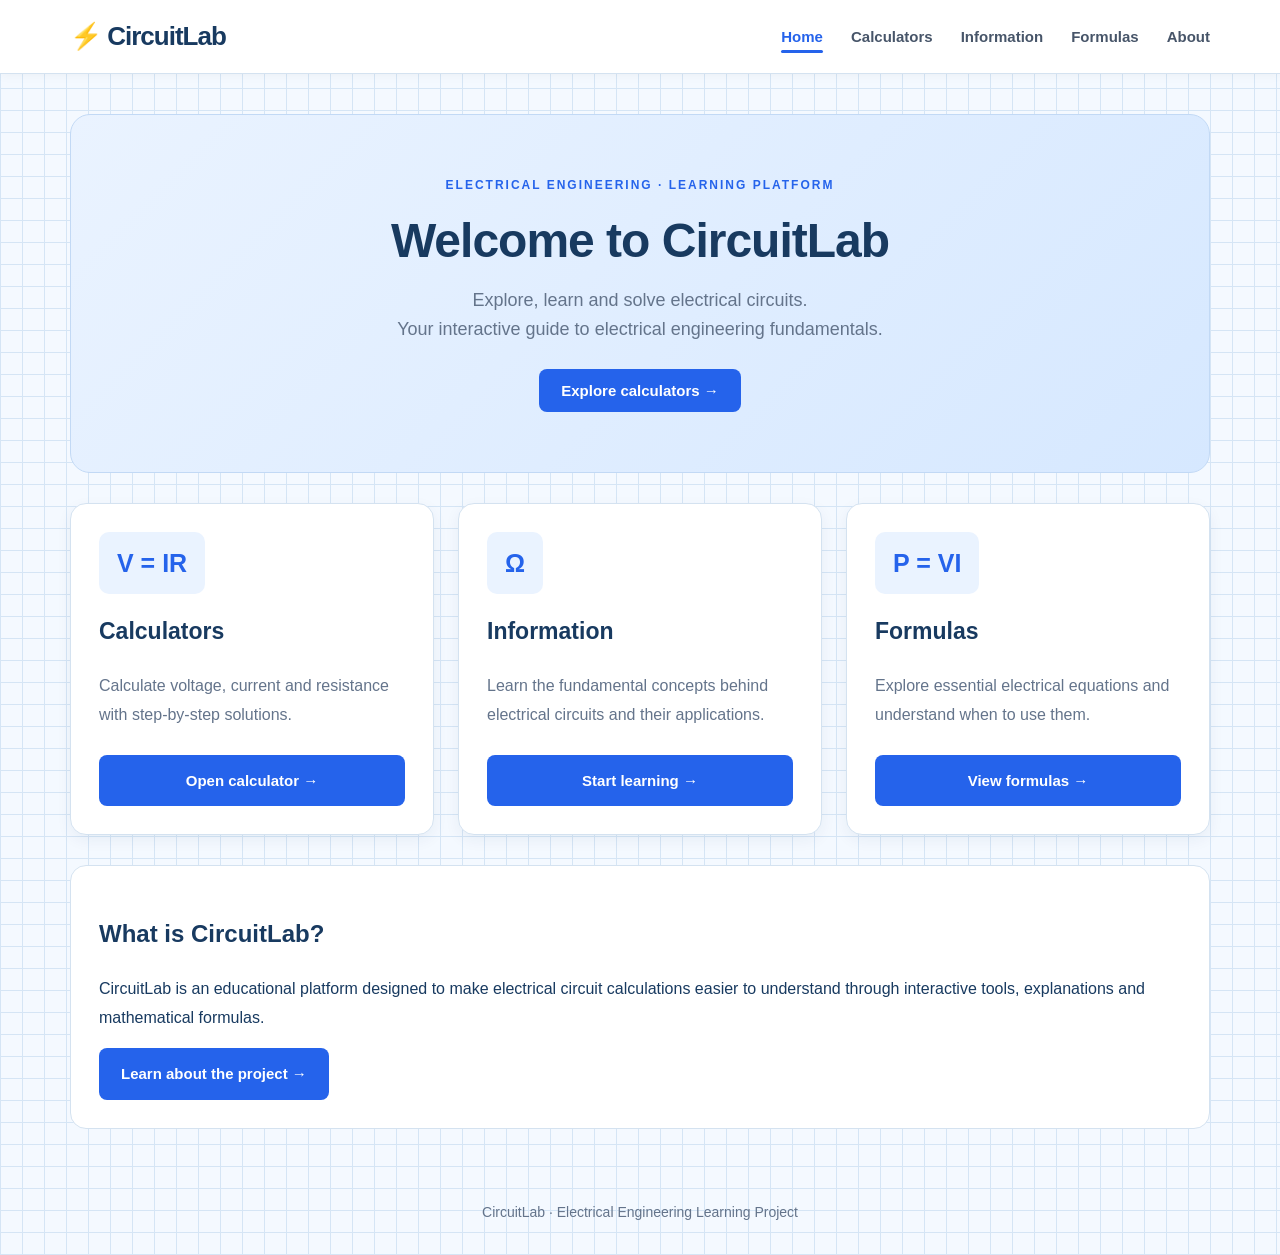
==== index.html @ 7f62ff4a "Update index.html" ====
<!DOCTYPE html>
<html lang="en">
<head>
  <meta charset="UTF-8">
  <meta name="viewport" content="width=device-width, initial-scale=1.0">
  <title>CircuitLab | Home</title>
  <link rel="icon" type="image/svg+xml" href="logo.svg">
  <link rel="stylesheet" href="./style.css?v=6">
</head>

<body>

  <header>
    <nav>
      <a class="brand" href="index.html">⚡ CircuitLab</a>

      <div class="links">
        <a class="active" href="index.html">Home</a>
        <a href="calculator.html">Calculators</a>
        <a href="information.html">Information</a>
        <a href="formulas.html">Formulas</a>
        <a href="about.html">About</a>
      </div>
    </nav>
  </header>

  <main class="site-main">

    <section class="hero">

      <span class="eyebrow">
        Electrical Engineering · Learning Platform
      </span>

      <h1>Welcome to CircuitLab</h1>

      <p class="intro">
        Explore, learn and solve electrical circuits.
        <br>
        Your interactive guide to electrical engineering fundamentals.
      </p>

      <a class="action" href="calculator.html">
        Explore calculators →
      </a>

    </section>

    <section class="tiles">

      <article>
        <div class="symbol">V = IR</div>

        <h2>Calculators</h2>

        <p>
          Calculate voltage, current and resistance
          with step-by-step solutions.
        </p>

        <a class="action" href="calculator.html">
          Open calculator →
        </a>
      </article>

      <article>
        <div class="symbol">Ω</div>

        <h2>Information</h2>

        <p>
          Learn the fundamental concepts behind
          electrical circuits and their applications.
        </p>

        <a class="action" href="information.html">
          Start learning →
        </a>
      </article>

      <article>
        <div class="symbol">P = VI</div>

        <h2>Formulas</h2>

        <p>
          Explore essential electrical equations
          and understand when to use them.
        </p>

        <a class="action" href="formulas.html">
          View formulas →
        </a>
      </article>

    </section>

    <article style="margin-top: 30px;">

      <h2>What is CircuitLab?</h2>

      <p>
        CircuitLab is an educational platform designed
        to make electrical circuit calculations easier
        to understand through interactive tools,
        explanations and mathematical formulas.
      </p>

      <a class="action" href="about.html">
        Learn about the project →
      </a>

    </article>

  </main>

  <footer>
    CircuitLab · Electrical Engineering Learning Project
  </footer>

</body>
</html>
---- style.css ----
/* =========================================
   CIRCUITLAB - GLOBAL DESIGN
   ========================================= */

* {
  box-sizing: border-box;
}

:root {
  --primary: #2563eb;
  --dark-blue: #183a60;
  --light-blue: #eaf3ff;
  --border: #d4e2f0;
  --text: #64748b;
}

body {
  margin: 0;
  padding: 0;
  min-height: 100vh;
  font-family: "Segoe UI", Arial, sans-serif;
  color: var(--dark-blue);

  /* Light-blue notebook background */
  background-color: #f4f9ff;

  background-image:
    linear-gradient(#d5e5f5 1px, transparent 1px),
    linear-gradient(90deg, #d5e5f5 1px, transparent 1px);

  background-size: 22px 22px;
}

/* =========================================
   NAVIGATION BAR
   ========================================= */

header {
  background: white;
  border-bottom: 1px solid var(--border);
  box-shadow: 0 2px 10px rgba(0, 0, 0, 0.04);
  position: sticky;
  top: 0;
  z-index: 100;
}

nav {
  max-width: 1200px;
  margin: auto;
  padding: 20px 30px;
  display: flex;
  align-items: center;
  justify-content: space-between;
  flex-wrap: wrap;
  gap: 20px;
}

.brand {
  font-size: 26px;
  font-weight: 800;
  color: var(--dark-blue);
  text-decoration: none;
  letter-spacing: -1px;
  transition: color 0.2s ease;
}

.brand:hover {
  color: var(--primary);
}

.links {
  display: flex;
  align-items: center;
  gap: 28px;
  flex-wrap: wrap;
}

.links a {
  position: relative;
  display: inline-block;
  padding: 8px 0;
  text-decoration: none;
  color: #475569;
  font-size: 15px;
  font-weight: 600;

  transition:
    color 0.25s ease,
    transform 0.15s ease;
}

/* Animated navigation underline */
.links a::after {
  content: "";
  position: absolute;
  bottom: 0;
  left: 0;
  width: 100%;
  height: 3px;
  background: var(--primary);
  border-radius: 3px;
  transform: scaleX(0);
  transform-origin: center;
  transition: transform 0.3s ease;
}

.links a:hover,
.links a.active {
  color: var(--primary);
}

.links a:hover::after,
.links a.active::after {
  transform: scaleX(1);
}

.links a:active {
  transform: scale(0.94);
}

/* =========================================
   BREADCRUMB NAVIGATION
   ========================================= */

.crumb {
  max-width: 1200px;
  margin: auto;
  padding: 18px 30px;
  color: var(--text);
  font-size: 14px;
}

.crumb a {
  color: var(--primary);
  text-decoration: none;
}

.crumb a:hover {
  text-decoration: underline;
}

/* =========================================
   MAIN PAGE CONTAINERS
   ========================================= */

main {
  max-width: 700px;
  margin: 30px auto;
  padding: 35px;
  background: white;
  border: 1px solid var(--border);
  border-radius: 16px;
  box-shadow: 0 8px 25px rgba(24, 58, 96, 0.06);
}

main.site-main {
  max-width: 1200px;
  width: 100%;
  margin: 20px auto;
  padding: 20px 30px;
  background: transparent;
  border: none;
  box-shadow: none;
}

/* =========================================
   WELCOME / HERO SECTION
   ========================================= */

.hero {
  text-align: center;
  padding: 60px 25px;

  background: linear-gradient(
    135deg,
    #eaf3ff,
    #d6e8ff
  );

  border: 1px solid #c2d9f5;
  border-radius: 20px;
}

.eyebrow {
  color: var(--primary);
  font-size: 12px;
  font-weight: 700;
  letter-spacing: 2px;
  text-transform: uppercase;
}

h1 {
  font-size: 34px;
  text-align: center;
  letter-spacing: -1px;
}

.hero h1 {
  font-size: clamp(32px, 5vw, 48px);
  margin: 20px 0 12px;
}

.intro {
  color: var(--text);
  font-size: 18px;
  line-height: 1.6;
  text-align: center;
  margin-bottom: 25px;
}

/* =========================================
   HOMEPAGE AND INFORMATION CARDS
   ========================================= */

.tiles {
  display: grid;
  grid-template-columns: repeat(3, minmax(0, 1fr));
  gap: 24px;
  margin-top: 30px;
}

article {
  min-width: 0;
  background: white;
  padding: 28px;
  border: 1px solid var(--border);
  border-radius: 16px;
  line-height: 1.7;
}

.tiles article {
  display: flex;
  flex-direction: column;
  align-items: flex-start;
  box-shadow: 0 5px 15px rgba(24, 58, 96, 0.06);

  transition:
    transform 0.25s ease,
    box-shadow 0.25s ease;
}

.tiles article:hover {
  transform: translateY(-6px);
  box-shadow: 0 12px 25px rgba(24, 58, 96, 0.12);
}

.symbol {
  display: inline-block;
  background: var(--light-blue);
  color: var(--primary);
  padding: 10px 18px;
  border-radius: 10px;
  font-size: 25px;
  font-weight: 700;
  max-width: 100%;
}

.tiles h2 {
  font-size: 23px;
  margin: 18px 0 5px;
}

.tiles p {
  color: var(--text);
  margin-bottom: 25px;
  overflow-wrap: anywhere;
}

.tiles .action {
  margin-top: auto;
  width: 100%;
  text-align: center;
}

article p,
article li {
  line-height: 1.8;
}

/* =========================================
   BUTTONS
   ========================================= */

.action,
button {
  display: inline-block;
  background: var(--primary);
  color: white;
  border: none;
  border-radius: 8px;
  padding: 13px 22px;
  font-size: 15px;
  font-weight: 600;
  text-decoration: none;
  cursor: pointer;

  transition:
    background-color 0.2s ease,
    transform 0.2s ease,
    box-shadow 0.2s ease;
}

.action:hover,
button:hover {
  background: #1d4ed8;
  transform: translateY(-2px);
  box-shadow: 0 5px 12px rgba(37, 99, 235, 0.2);
}

.action:active,
button:active {
  transform: scale(0.97);
}

/* =========================================
   CALCULATOR LAYOUT
   ========================================= */

.calculator-layout {
  display: grid;
  grid-template-columns: repeat(2, minmax(0, 1fr));
  gap: 25px;
  margin-top: 30px;
  align-items: start;
}

.calculator-layout article {
  padding: 30px;
  background: white;
  border: 1px solid var(--border);
  border-radius: 16px;
  box-shadow: 0 8px 25px rgba(24, 58, 96, 0.06);
}

.calculator-layout h2 {
  margin-top: 0;
  margin-bottom: 20px;
}

.calculator-layout hr {
  border: none;
  border-top: 1px solid var(--border);
  margin: 25px 0;
}

/* =========================================
   CALCULATOR INPUTS
   ========================================= */

fieldset {
  min-width: 0;
  border: 1px solid var(--border);
  border-radius: 10px;
  background: var(--light-blue);
  padding: 18px;
  margin: 25px 0;
}

legend {
  font-weight: 600;
}

label {
  display: block;
  margin-top: 16px;
  font-weight: 600;
}

fieldset label {
  display: inline-block;
  margin: 8px;
}

input[type="radio"] {
  accent-color: var(--primary);
}

input[type="number"] {
  width: 100%;
  padding: 14px;
  margin-top: 7px;
  border: 1px solid var(--border);
  border-radius: 8px;
  font-size: 16px;
  color: var(--dark-blue);
  background: white;

  transition:
    border-color 0.2s ease,
    box-shadow 0.2s ease;
}

input[type="number"]:focus {
  outline: none;
  border-color: var(--primary);
  box-shadow: 0 0 0 3px rgba(37, 99, 235, 0.12);
}

input:disabled {
  background: var(--light-blue);
  color: var(--primary);
  opacity: 1;
}

.buttons {
  display: flex;
  gap: 12px;
  margin-top: 25px;
}

.buttons button {
  flex: 1;
}

button[type="reset"] {
  background: #e2e8f0;
  color: var(--dark-blue);
}

button[type="reset"]:hover {
  background: #cbd5e1;
}

/* =========================================
   CALCULATION PROCESS AND ANSWER
   ========================================= */

#process {
  background: #f8fbff;
  border: 1px solid var(--border);
  border-left: 4px solid var(--primary);
  border-radius: 8px;
  padding: 20px;
  line-height: 1.8;
  overflow-wrap: anywhere;
}

.calculator-layout #process {
  min-height: 150px;
  margin-bottom: 25px;
}

#result {
  background: var(--light-blue);
  padding: 20px;
  border-radius: 10px;
  font-size: 22px;
  font-weight: bold;
  text-align: center;
  overflow-wrap: anywhere;
}

.calculator-layout #result {
  min-height: 70px;
}

.success {
  color: var(--primary);
}

.error {
  color: #dc2626;
}

/* =========================================
   ABOUT PAGE
   ========================================= */

blockquote {
  background: var(--light-blue);
  border-left: 4px solid var(--primary);
  border-radius: 6px;
  padding: 20px;
  margin: 20px 0;
  font-size: 18px;
  line-height: 1.7;
}

/* =========================================
   FOOTER
   ========================================= */

footer {
  padding: 35px 20px;
  text-align: center;
  color: var(--text);
  font-size: 14px;
}

/* =========================================
   PAGE ANIMATIONS
   ========================================= */

@keyframes pageEnter {
  from {
    opacity: 0;
    transform: translateY(15px);
  }

  to {
    opacity: 1;
    transform: translateY(0);
  }
}

/* Fade and slide when opening a page */
main {
  animation: pageEnter 0.4s ease both;
}

/* Staggered card entrance */
@keyframes cardEnter {
  from {
    opacity: 0;
    translate: 0 12px;
  }

  to {
    opacity: 1;
    translate: 0 0;
  }
}

.tiles article {
  animation: cardEnter 0.4s ease backwards;
}

.tiles article:nth-child(1) {
  animation-delay: 0.05s;
}

.tiles article:nth-child(2) {
  animation-delay: 0.10s;
}

.tiles article:nth-child(3) {
  animation-delay: 0.15s;
}

.tiles article:nth-child(4) {
  animation-delay: 0.20s;
}

.tiles article:nth-child(5) {
  animation-delay: 0.25s;
}

.tiles article:nth-child(6) {
  animation-delay: 0.30s;
}

/* Smooth transitions between pages */
@view-transition {
  navigation: auto;
}

::view-transition-old(root) {
  animation: fadeOut 0.15s ease both;
}

::view-transition-new(root) {
  animation: fadeIn 0.25s ease both;
}

@keyframes fadeOut {
  from { opacity: 1; }
  to { opacity: 0; }
}

@keyframes fadeIn {
  from { opacity: 0; }
  to { opacity: 1; }
}

/* =========================================
   ACCESSIBILITY
   ========================================= */

a:focus-visible,
button:focus-visible {
  outline: 3px solid #93c5fd;
  outline-offset: 4px;
}

@media (prefers-reduced-motion: reduce) {
  *,
  *::before,
  *::after {
    animation: none !important;
    transition: none !important;
  }

  @view-transition {
    navigation: none;
  }
}

/* =========================================
   TABLET COMPATIBILITY
   ========================================= */

@media (max-width: 900px) {
  .tiles {
    grid-template-columns: repeat(2, minmax(0, 1fr));
  }
}

@media (max-width: 800px) {
  .calculator-layout {
    grid-template-columns: 1fr;
  }
}

/* =========================================
   MOBILE COMPATIBILITY
   ========================================= */

@media (max-width: 600px) {
  nav {
    justify-content: center;
    padding: 18px;
  }

  .links {
    justify-content: center;
    gap: 15px;
  }

  .tiles {
    grid-template-columns: 1fr;
  }

  main {
    margin: 20px 15px;
    padding: 20px;
  }

  main.site-main {
    margin: 0 auto;
    padding: 15px;
  }

  .hero {
    padding: 35px 20px;
  }

  .calculator-layout article {
    padding: 20px;
  }

  fieldset label {
    display: block;
  }
}
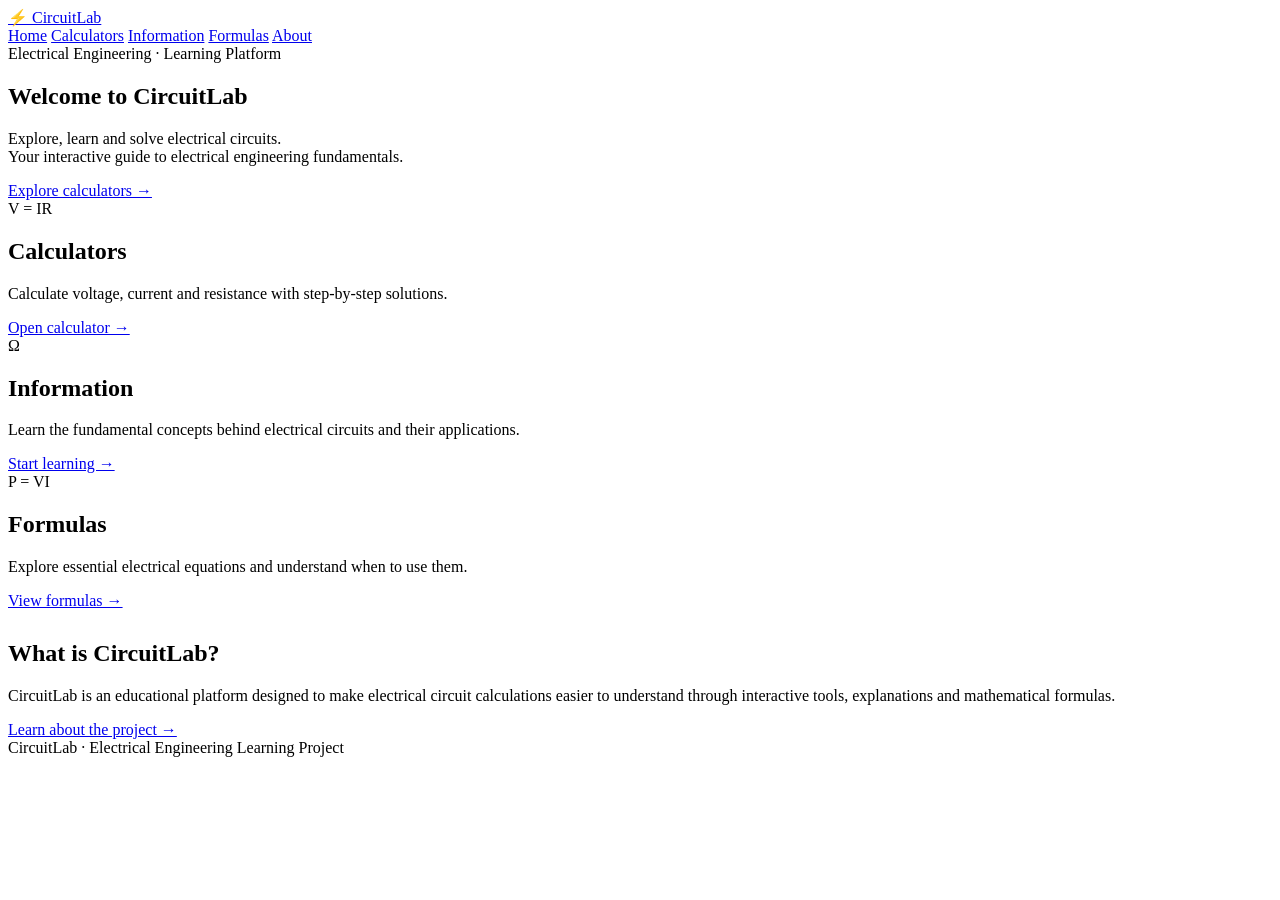
==== commit 114e1e18: "Update index.html" ====
--- a/index.html
+++ b/index.html
@@ -4,9 +4,12 @@
 <head>
   <meta charset="UTF-8">
   <meta name="viewport" content="width=device-width, initial-scale=1.0">
+
   <title>CircuitLab | Home</title>
-  <link rel="icon" type="image/svg+xml" href="logo.svg">
-  <link rel="stylesheet" href="./style.css?v=6">
+
+  <link rel="icon" type="image/svg+xml" href="/CircuitLab/logo.svg?v=2">
+  <link rel="stylesheet" href="/CircuitLab/style.css?v=6">
+  <script src="/CircuitLab/script.js?v=6" defer></script>
 </head>
 
 <body>
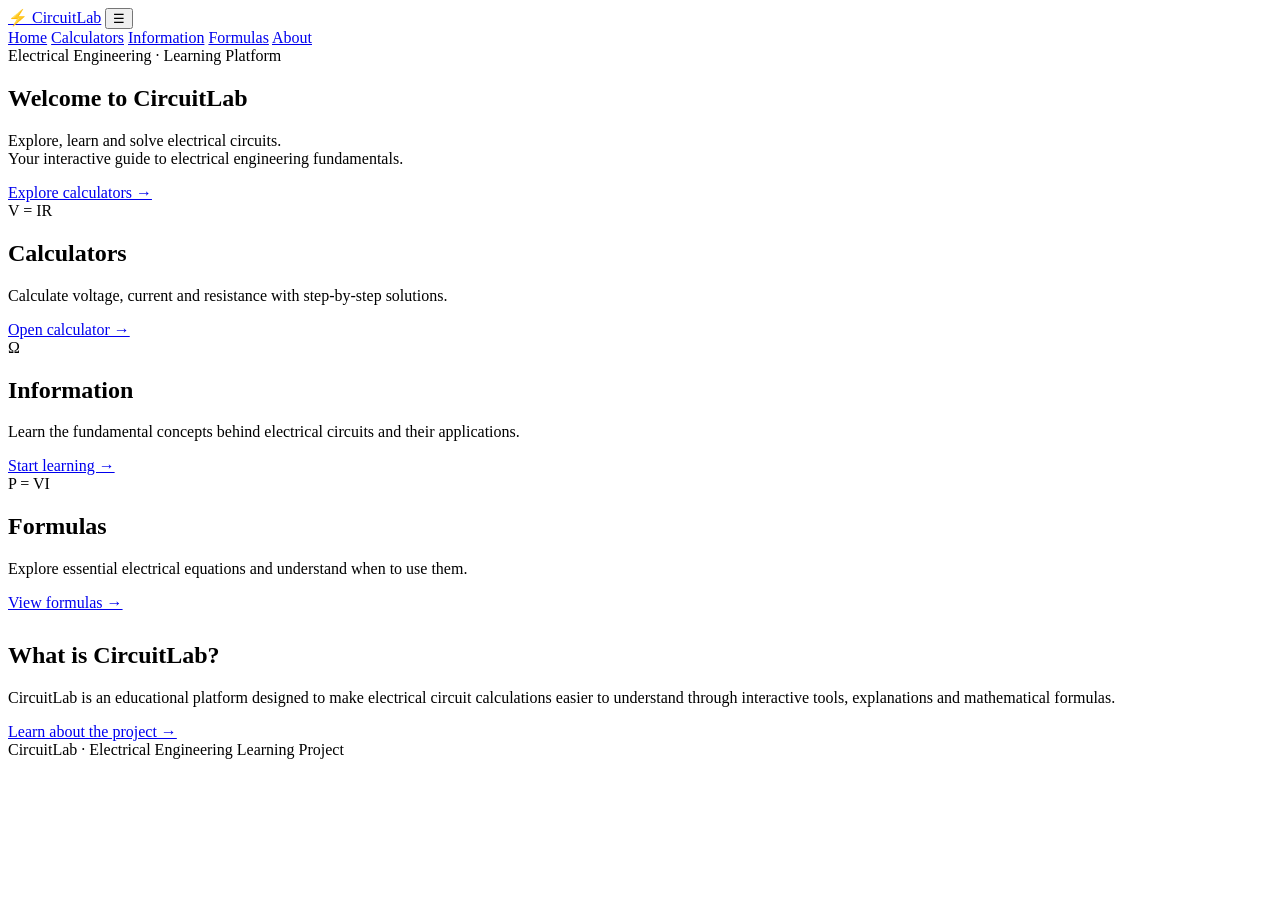
==== commit c0928943: "Update index.html" ====
--- a/index.html
+++ b/index.html
@@ -8,25 +8,39 @@
   <title>CircuitLab | Home</title>
 
   <link rel="icon" type="image/svg+xml" href="/CircuitLab/logo.svg?v=2">
-  <link rel="stylesheet" href="/CircuitLab/style.css?v=6">
-  <script src="/CircuitLab/script.js?v=6" defer></script>
+  <link rel="stylesheet" href="/CircuitLab/style.css?v=8">
+  <script src="/CircuitLab/script.js?v=7" defer></script>
 </head>
 
 <body>
 
-  <header>
-    <nav>
-      <a class="brand" href="index.html">⚡ CircuitLab</a>
+ 
+<header>
+  <nav>
 
-      <div class="links">
-        <a class="active" href="index.html">Home</a>
-        <a href="calculator.html">Calculators</a>
-        <a href="information.html">Information</a>
-        <a href="formulas.html">Formulas</a>
-        <a href="about.html">About</a>
-      </div>
-    </nav>
-  </header>
+    <a class="brand" href="/CircuitLab/">⚡ CircuitLab</a>
+
+    <!-- Mobile menu button -->
+    <button
+      class="menu-toggle"
+      type="button"
+      aria-label="Toggle navigation"
+      aria-expanded="false"
+      aria-controls="nav-links">
+      ☰
+    </button>
+
+    <div class="links" id="nav-links">
+      <a class="active" href="/CircuitLab/">Home</a>
+      <a href="/CircuitLab/calculator/">Calculators</a>
+      <a href="/CircuitLab/information/">Information</a>
+      <a href="/CircuitLab/formulas/">Formulas</a>
+      <a href="/CircuitLab/about/">About</a>
+    </div>
+
+  </nav>
+</header>
+
 
   <main class="site-main">
 
@@ -44,7 +58,7 @@
         Your interactive guide to electrical engineering fundamentals.
       </p>
 
-      <a class="action" href="calculator.html">
+      <a class="action" href="/CircuitLab/calculator/">
         Explore calculators →
       </a>
 
@@ -53,6 +67,7 @@
     <section class="tiles">
 
       <article>
+
         <div class="symbol">V = IR</div>
 
         <h2>Calculators</h2>
@@ -62,12 +77,14 @@
           with step-by-step solutions.
         </p>
 
-        <a class="action" href="calculator.html">
+        <a class="action" href="/CircuitLab/calculator/">
           Open calculator →
         </a>
+
       </article>
 
       <article>
+
         <div class="symbol">Ω</div>
 
         <h2>Information</h2>
@@ -77,12 +94,14 @@
           electrical circuits and their applications.
         </p>
 
-        <a class="action" href="information.html">
+        <a class="action" href="/CircuitLab/information/">
           Start learning →
         </a>
+
       </article>
 
       <article>
+
         <div class="symbol">P = VI</div>
 
         <h2>Formulas</h2>
@@ -92,9 +111,10 @@
           and understand when to use them.
         </p>
 
-        <a class="action" href="formulas.html">
+        <a class="action" href="/CircuitLab/formulas/">
           View formulas →
         </a>
+
       </article>
 
     </section>
@@ -110,7 +130,7 @@
         explanations and mathematical formulas.
       </p>
 
-      <a class="action" href="about.html">
+      <a class="action" href="/CircuitLab/about/">
         Learn about the project →
       </a>
 
